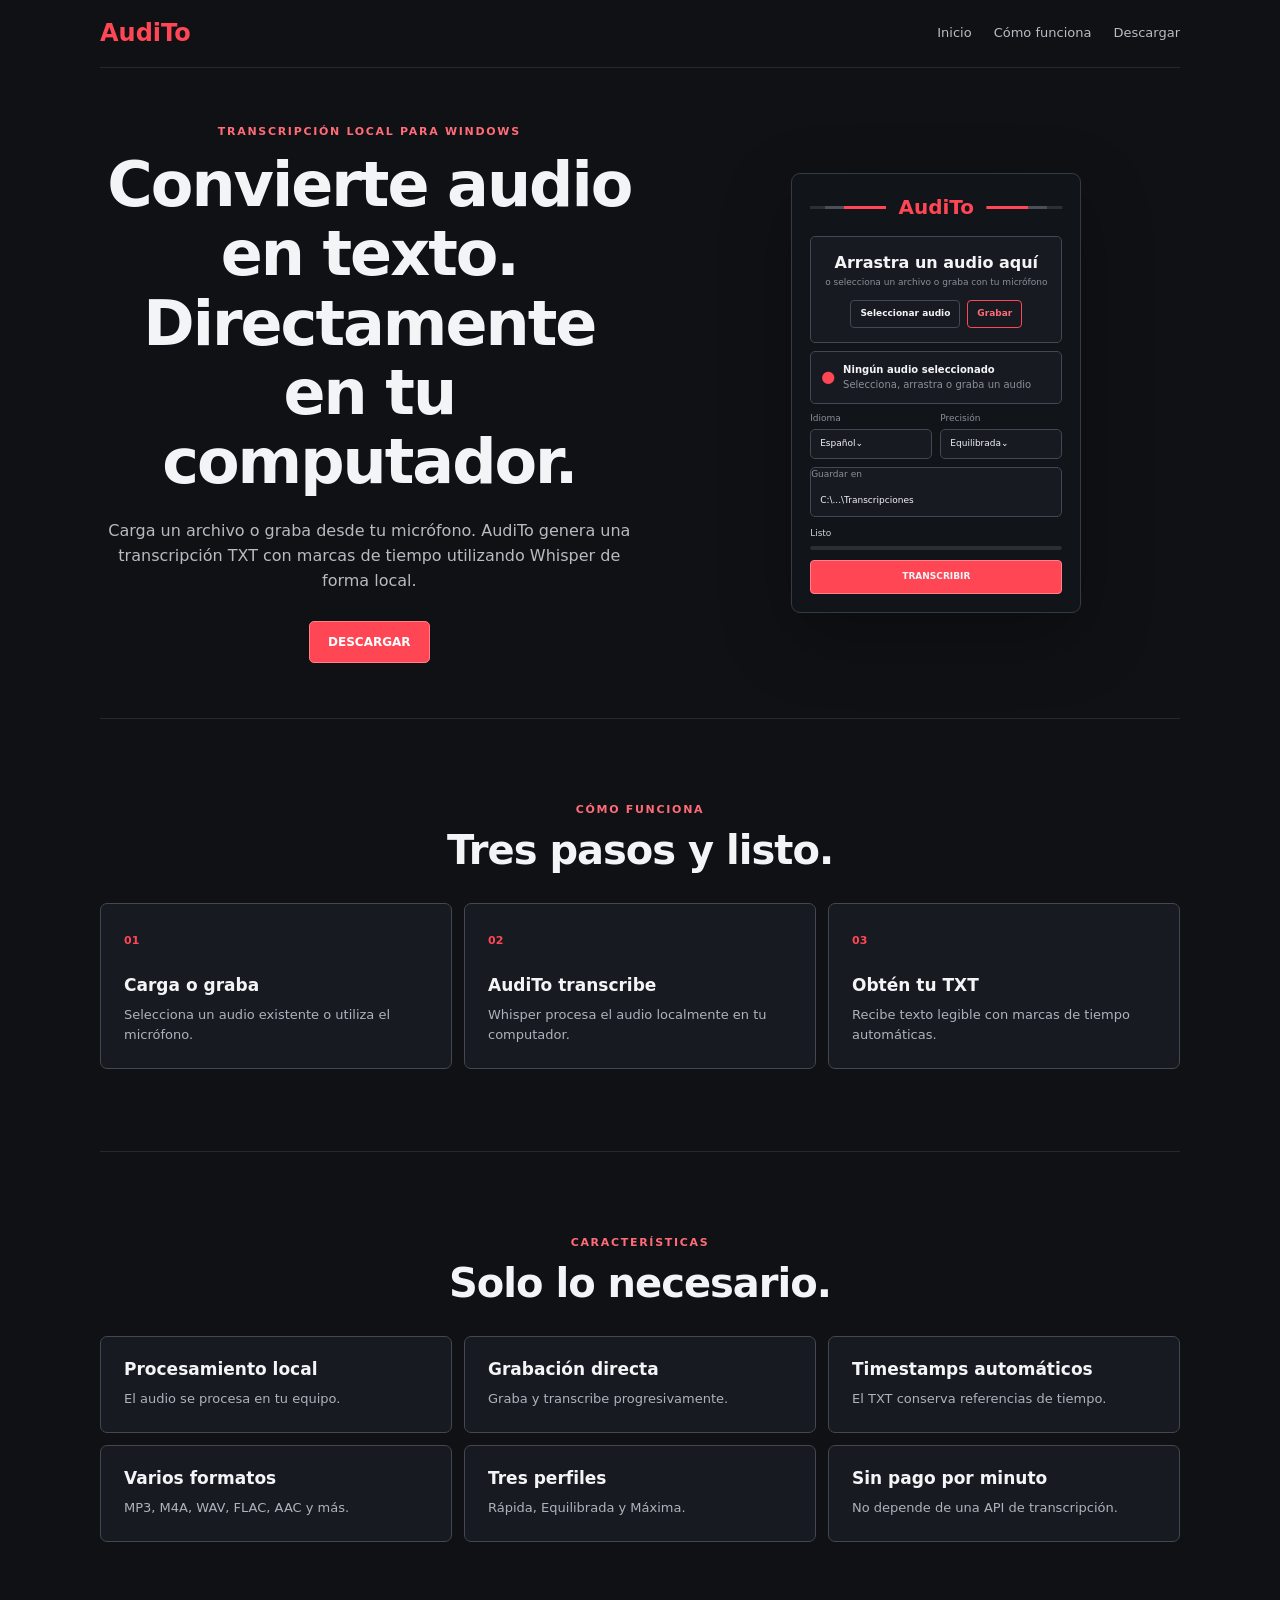
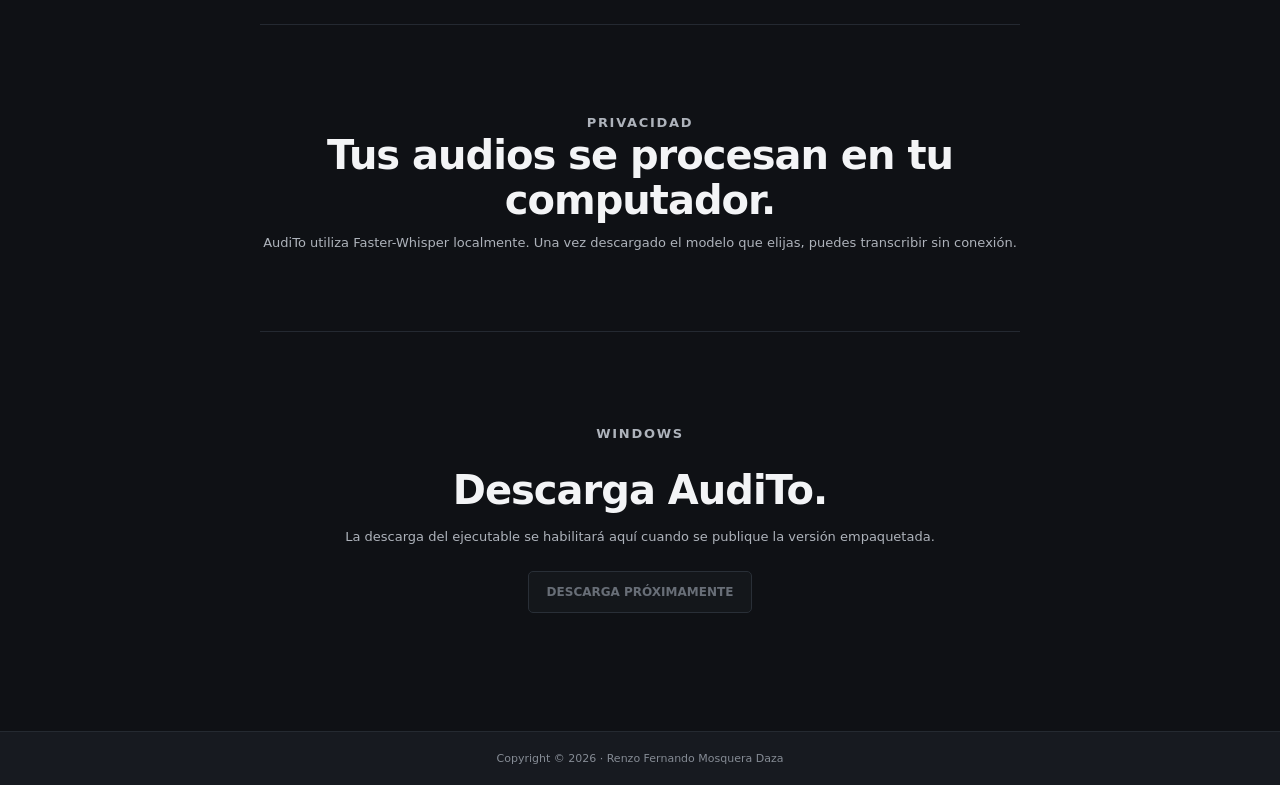
==== index.html @ 8d456a01 "Rename index.html and update stylesheet path to improve project structure" ====
<!doctype html>
<html lang="es">
<head>
    <meta charset="utf-8">
    <meta name="viewport" content="width=device-width, initial-scale=1">
    <meta name="description" content="AudiTo convierte audio en texto localmente en Windows con Whisper.">
    <title>AudiTo · Audio a texto local</title>
    <link rel="stylesheet" href="web/styles.css">
</head>
<body>
    <header class="topbar">
        <a class="brand" href="#inicio">AudiTo</a>
        <nav aria-label="Navegación principal">
            <a href="#inicio">Inicio</a>
            <a href="#como-funciona">Cómo funciona</a>
            <a href="#descargar">Descargar</a>
        </nav>
    </header>

    <main>
        <section class="hero" id="inicio">
            <div class="hero-copy">
                <p class="eyebrow">TRANSCRIPCIÓN LOCAL PARA WINDOWS</p>
                <h1>Convierte audio en texto.<br>Directamente en tu computador.</h1>
                <p class="lead">Carga un archivo o graba desde tu micrófono. AudiTo genera una transcripción TXT con marcas de tiempo utilizando Whisper de forma local.</p>
                <a class="button primary" href="#descargar">DESCARGAR</a>
            </div>
            <div class="app-preview" aria-label="Vista de AudiTo">
                <div class="preview-brand"><span></span><strong>AudiTo</strong><span></span></div>
                <div class="preview-drop">
                    <strong>Arrastra un audio aquí</strong>
                    <small>o selecciona un archivo o graba con tu micrófono</small>
                    <div><b>Seleccionar audio</b><b>Grabar</b></div>
                </div>
                <div class="preview-file"><i>●</i><div><strong>Ningún audio seleccionado</strong><small>Selecciona, arrastra o graba un audio</small></div></div>
                <div class="preview-settings"><div><small>Idioma</small><b>Español⌄</b></div><div><small>Precisión</small><b>Equilibrada⌄</b></div></div>
                <div class="preview-output"><small>Guardar en</small><b>C:\...\Transcripciones</b></div>
                <div class="preview-status"><span>Listo</span><i></i></div>
                <div class="preview-primary">TRANSCRIBIR</div>
            </div>
        </section>

        <section class="section" id="como-funciona">
            <div class="section-heading">
                <p class="eyebrow">CÓMO FUNCIONA</p>
                <h2>Tres pasos y listo.</h2>
            </div>
            <div class="steps">
                <article><span>01</span><h3>Carga o graba</h3><p>Selecciona un audio existente o utiliza el micrófono.</p></article>
                <article><span>02</span><h3>AudiTo transcribe</h3><p>Whisper procesa el audio localmente en tu computador.</p></article>
                <article><span>03</span><h3>Obtén tu TXT</h3><p>Recibe texto legible con marcas de tiempo automáticas.</p></article>
            </div>
        </section>

        <section class="section" id="caracteristicas">
            <div class="section-heading">
                <p class="eyebrow">CARACTERÍSTICAS</p>
                <h2>Solo lo necesario.</h2>
            </div>
            <div class="features">
                <article><h3>Procesamiento local</h3><p>El audio se procesa en tu equipo.</p></article>
                <article><h3>Grabación directa</h3><p>Graba y transcribe progresivamente.</p></article>
                <article><h3>Timestamps automáticos</h3><p>El TXT conserva referencias de tiempo.</p></article>
                <article><h3>Varios formatos</h3><p>MP3, M4A, WAV, FLAC, AAC y más.</p></article>
                <article><h3>Tres perfiles</h3><p>Rápida, Equilibrada y Máxima.</p></article>
                <article><h3>Sin pago por minuto</h3><p>No depende de una API de transcripción.</p></article>
            </div>
        </section>

        <section class="privacy">
            <p class="eyebrow">PRIVACIDAD</p>
            <h2>Tus audios se procesan en tu computador.</h2>
            <p>AudiTo utiliza Faster-Whisper localmente. Una vez descargado el modelo que elijas, puedes transcribir sin conexión.</p>
        </section>

        <section class="download" id="descargar">
            <p class="eyebrow">WINDOWS</p>
            <h2>Descarga AudiTo.</h2>
            <p>La descarga del ejecutable se habilitará aquí cuando se publique la versión empaquetada.</p>
            <span class="button disabled" aria-disabled="true">DESCARGA PRÓXIMAMENTE</span>
        </section>
    </main>

    <footer>Copyright © 2026 · Renzo Fernando Mosquera Daza</footer>
</body>
</html>
---- web/styles.css ----
:root {
    --bg: #0f1115;
    --panel: #171a20;
    --panel-2: #1b1f25;
    --line: #414852;
    --muted: #8a9099;
    --text: #f3f4f6;
    --red: #ff4655;
    --red-soft: #ff6b77;
}

* { box-sizing: border-box; }
html { scroll-behavior: smooth; }
body {
    margin: 0;
    background: var(--bg);
    color: var(--text);
    font-family: Inter, "Segoe UI", system-ui, sans-serif;
    line-height: 1.55;
}
a { color: inherit; text-decoration: none; }
.topbar {
    width: min(1080px, calc(100% - 36px));
    height: 68px;
    margin: 0 auto;
    display: flex;
    align-items: center;
    justify-content: space-between;
    border-bottom: 1px solid #242931;
}
.brand { color: var(--red); font-size: 24px; font-weight: 800; }
nav { display: flex; gap: 22px; color: #b8bdc5; font-size: 13px; }
nav a:hover { color: white; }
main { width: min(1080px, calc(100% - 36px)); margin: 0 auto; }
.hero {
    min-height: 650px;
    display: grid;
    grid-template-columns: 1.05fr .95fr;
    gap: 54px;
    align-items: center;
}
.hero-copy { text-align: center; }
.eyebrow { margin: 0 0 10px; color: var(--red-soft); font-size: 11px; font-weight: 800; letter-spacing: 1.7px; }
h1, h2, h3 { margin: 0; line-height: 1.12; }
h1 { font-size: clamp(39px, 5vw, 62px); letter-spacing: -2px; }
h2 { font-size: clamp(28px, 4vw, 40px); letter-spacing: -1px; }
h3 { font-size: 17px; }
.lead { max-width: 650px; margin: 22px auto 28px; color: #b7bbc2; font-size: 16px; }
.button {
    display: inline-flex;
    min-height: 42px;
    align-items: center;
    justify-content: center;
    padding: 0 18px;
    border: 1px solid var(--line);
    border-radius: 5px;
    background: var(--panel);
    font-size: 12px;
    font-weight: 800;
}
.button.primary { background: var(--red); border-color: #ff7f8a; color: white; }
.button.primary:hover { background: #f23f4e; border-color: white; }
.button.disabled { color: #686e77; background: #14171b; border-color: #292f37; cursor: default; }
.app-preview {
    max-width: 430px;
    margin-inline: auto;
    padding: 18px;
    background: #111419;
    border: 1px solid #343b44;
    border-radius: 9px;
    box-shadow: 0 24px 70px rgba(0, 0, 0, .28);
}
.preview-brand { display: grid; grid-template-columns: 1fr auto 1fr; align-items: center; gap: 12px; margin-bottom: 13px; color: var(--red); font-size: 20px; }
.preview-brand span { height: 3px; background: linear-gradient(90deg, #2b2f36 20%, #4a4f58 20% 45%, var(--red) 45% 100%); }
.preview-brand span:last-child { transform: scaleX(-1); }
.preview-drop, .preview-file, .preview-output, .preview-settings b {
    border: 1px solid var(--line);
    border-radius: 5px;
    background: var(--panel);
}
.preview-drop { padding: 14px; text-align: center; }
.preview-drop strong, .preview-drop small { display: block; }
.preview-drop small, .preview-file small, .preview-settings small, .preview-output small { color: var(--muted); font-size: 9px; }
.preview-drop div { display: flex; justify-content: center; gap: 7px; margin-top: 10px; }
.preview-drop b { padding: 6px 9px; border: 1px solid var(--line); border-radius: 4px; font-size: 9px; font-weight: 600; }
.preview-drop b:last-child { color: var(--red-soft); border-color: var(--red); }
.preview-file { display: flex; align-items: center; gap: 8px; margin-top: 8px; padding: 10px; }
.preview-file i { color: var(--red); font-style: normal; }
.preview-file strong, .preview-file small { display: block; font-size: 10px; }
.preview-settings { display: grid; grid-template-columns: 1fr 1fr; gap: 8px; margin-top: 8px; }
.preview-settings small, .preview-output small { display: block; margin-bottom: 4px; }
.preview-settings b { display: block; padding: 7px 9px; font-size: 9px; font-weight: 500; }
.preview-output { margin-top: 8px; }
.preview-output b { display: block; padding: 8px 9px; font-size: 9px; font-weight: 500; }
.preview-status { margin-top: 10px; color: #cfd3da; font-size: 9px; }
.preview-status i { display: block; height: 4px; margin-top: 5px; background: #2a2e35; border-radius: 99px; }
.preview-primary { margin-top: 10px; padding: 9px; text-align: center; background: var(--red); border: 1px solid #ff7f8a; border-radius: 4px; font-size: 9px; font-weight: 800; }
.section { padding: 82px 0; border-top: 1px solid #242931; text-align: center; }
.section-heading { margin-bottom: 30px; }
.steps, .features { display: grid; gap: 12px; }
.steps { grid-template-columns: repeat(3, 1fr); }
.features { grid-template-columns: repeat(3, 1fr); }
.steps article, .features article {
    padding: 23px;
    background: var(--panel);
    border: 1px solid var(--line);
    border-radius: 7px;
    text-align: left;
}
.steps span { color: var(--red); font-size: 11px; font-weight: 800; }
.steps h3 { margin-top: 24px; }
.steps p, .features p, .privacy p, .download p { margin: 10px 0 0; color: #aeb3bb; font-size: 13px; }
.privacy, .download { max-width: 760px; margin: 0 auto; padding: 78px 0; text-align: center; border-top: 1px solid #242931; }
.download p { margin: 14px auto 24px; }
footer { margin-top: 40px; padding: 18px; text-align: center; background: #171a20; border-top: 1px solid #252a31; color: #858b94; font-size: 11px; }

@media (max-width: 820px) {
    .hero { min-height: auto; grid-template-columns: 1fr; padding: 80px 0; }
    .app-preview { width: min(100%, 430px); }
    .features { grid-template-columns: repeat(2, 1fr); }
}

@media (max-width: 620px) {
    .topbar { height: auto; min-height: 64px; flex-direction: column; justify-content: center; gap: 6px; padding: 10px 0; }
    nav { gap: 14px; }
    .steps, .features { grid-template-columns: 1fr; }
    .section, .privacy, .download { padding: 58px 0; }
    .hero { gap: 36px; }
}
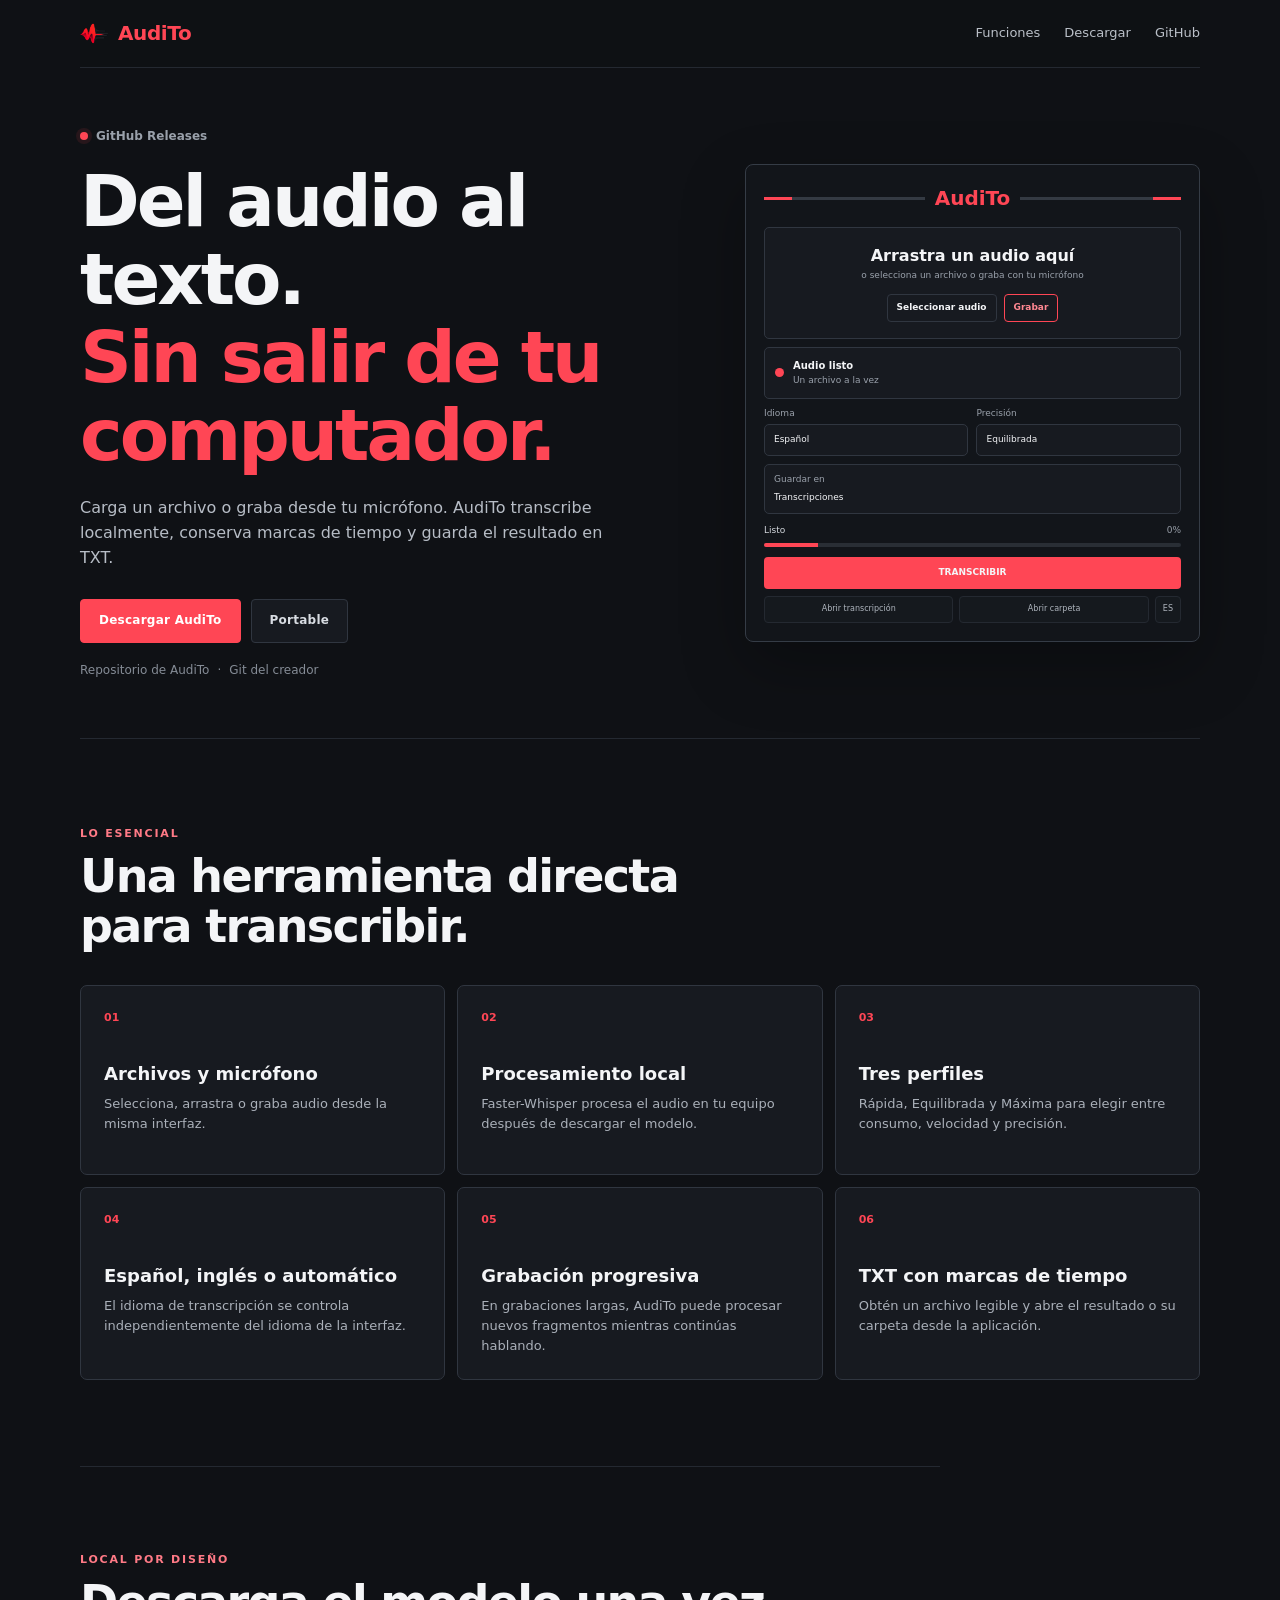
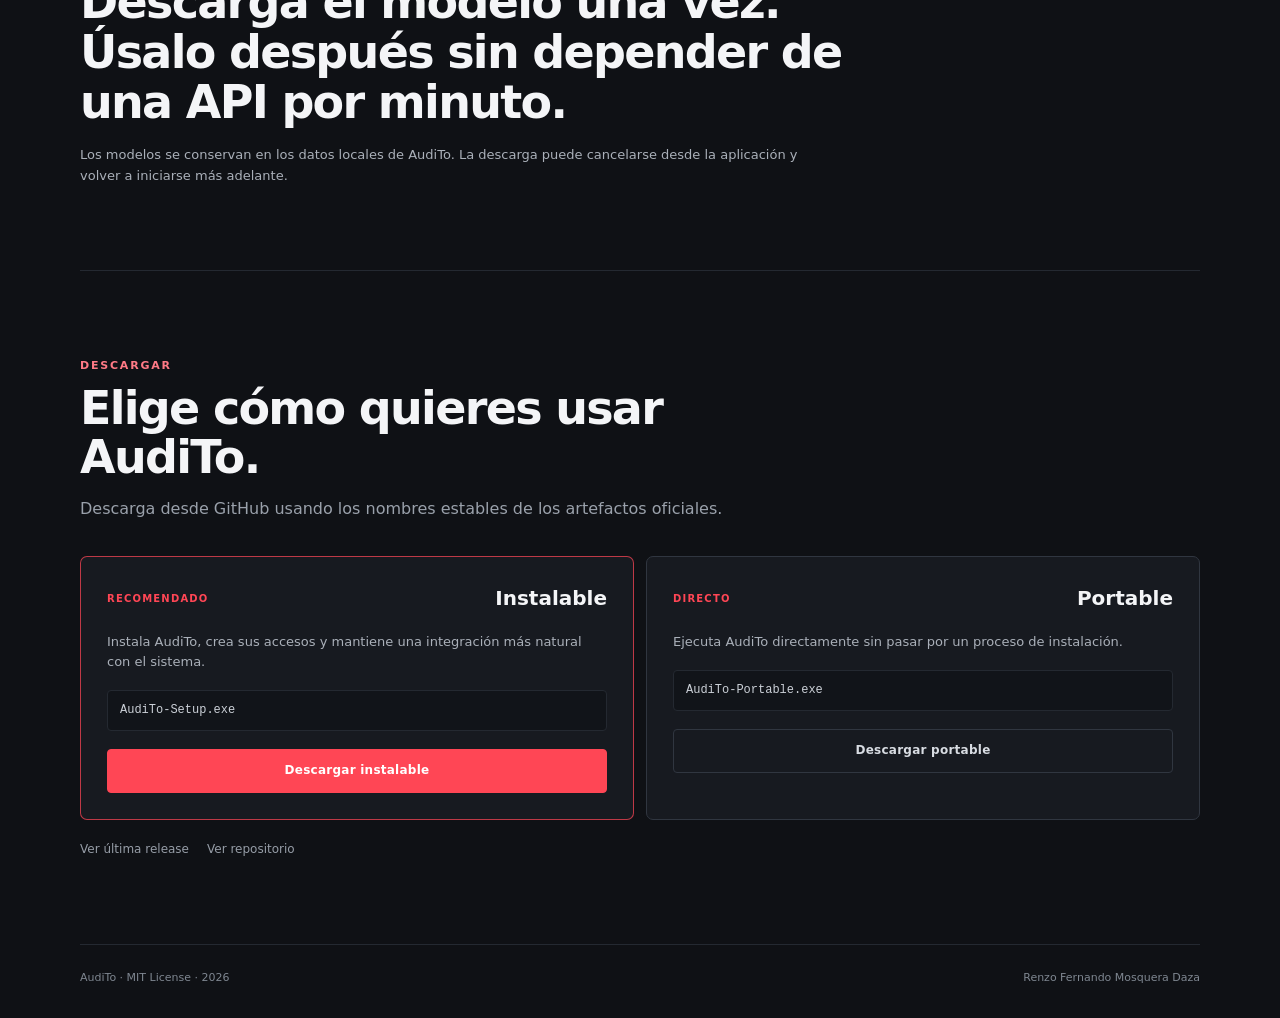
==== commit 5ad19475: "Enhance application structure and functionality with dynamic download links, improved UI elements, a" ====
--- a/index.html
+++ b/index.html
@@ -3,84 +3,162 @@
 <head>
     <meta charset="utf-8">
     <meta name="viewport" content="width=device-width, initial-scale=1">
-    <meta name="description" content="AudiTo convierte audio en texto localmente en Windows con Whisper.">
+    <meta name="description" content="AudiTo convierte audio y grabaciones en texto local con Faster-Whisper.">
+    <meta name="theme-color" content="#0f1115">
     <title>AudiTo · Audio a texto local</title>
+    <link rel="icon" href="assets/icon.png">
     <link rel="stylesheet" href="web/styles.css">
 </head>
 <body>
     <header class="topbar">
-        <a class="brand" href="#inicio">AudiTo</a>
+        <a class="brand" href="#inicio" aria-label="AudiTo, volver al inicio">
+            <img src="assets/icon.png" alt="">
+            <span>AudiTo</span>
+        </a>
         <nav aria-label="Navegación principal">
-            <a href="#inicio">Inicio</a>
-            <a href="#como-funciona">Cómo funciona</a>
+            <a href="#funciones">Funciones</a>
             <a href="#descargar">Descargar</a>
+            <a href="https://github.com/RenzoFernando/AudiTo" target="_blank" rel="noreferrer">GitHub</a>
         </nav>
     </header>
 
     <main>
         <section class="hero" id="inicio">
             <div class="hero-copy">
-                <p class="eyebrow">TRANSCRIPCIÓN LOCAL PARA WINDOWS</p>
-                <h1>Convierte audio en texto.<br>Directamente en tu computador.</h1>
-                <p class="lead">Carga un archivo o graba desde tu micrófono. AudiTo genera una transcripción TXT con marcas de tiempo utilizando Whisper de forma local.</p>
-                <a class="button primary" href="#descargar">DESCARGAR</a>
+                <div class="release-line">
+                    <span class="release-dot"></span>
+                    <span id="release-status">GitHub Releases</span>
+                    <span id="release-version"></span>
+                </div>
+                <h1>Del audio al texto.<br><span>Sin salir de tu computador.</span></h1>
+                <p class="lead">Carga un archivo o graba desde tu micrófono. AudiTo transcribe localmente, conserva marcas de tiempo y guarda el resultado en TXT.</p>
+                <div class="hero-actions">
+                    <a class="button primary release-download" id="hero-installer-link" href="https://github.com/RenzoFernando/AudiTo/releases/latest/download/AudiTo-Setup.exe">Descargar AudiTo</a>
+                    <a class="button secondary release-download" id="hero-portable-link" href="https://github.com/RenzoFernando/AudiTo/releases/latest/download/AudiTo-Portable.exe">Portable</a>
+                </div>
+                <div class="hero-links">
+                    <a href="https://github.com/RenzoFernando/AudiTo" target="_blank" rel="noreferrer">Repositorio de AudiTo</a>
+                    <span>·</span>
+                    <a href="https://github.com/RenzoFernando" target="_blank" rel="noreferrer">Git del creador</a>
+                </div>
             </div>
-            <div class="app-preview" aria-label="Vista de AudiTo">
-                <div class="preview-brand"><span></span><strong>AudiTo</strong><span></span></div>
-                <div class="preview-drop">
+
+            <div class="app-preview" aria-label="Vista simplificada de AudiTo">
+                <div class="preview-title">
+                    <span></span>
+                    <strong>AudiTo</strong>
+                    <span></span>
+                </div>
+                <div class="preview-input">
                     <strong>Arrastra un audio aquí</strong>
                     <small>o selecciona un archivo o graba con tu micrófono</small>
-                    <div><b>Seleccionar audio</b><b>Grabar</b></div>
+                    <div class="preview-input-actions">
+                        <b>Seleccionar audio</b>
+                        <b>Grabar</b>
+                    </div>
                 </div>
-                <div class="preview-file"><i>●</i><div><strong>Ningún audio seleccionado</strong><small>Selecciona, arrastra o graba un audio</small></div></div>
-                <div class="preview-settings"><div><small>Idioma</small><b>Español⌄</b></div><div><small>Precisión</small><b>Equilibrada⌄</b></div></div>
-                <div class="preview-output"><small>Guardar en</small><b>C:\...\Transcripciones</b></div>
-                <div class="preview-status"><span>Listo</span><i></i></div>
-                <div class="preview-primary">TRANSCRIBIR</div>
+                <div class="preview-current">
+                    <i></i>
+                    <div>
+                        <strong>Audio listo</strong>
+                        <small>Un archivo a la vez</small>
+                    </div>
+                </div>
+                <div class="preview-settings">
+                    <div><small>Idioma</small><b>Español</b></div>
+                    <div><small>Precisión</small><b>Equilibrada</b></div>
+                </div>
+                <div class="preview-output"><small>Guardar en</small><b>Transcripciones</b></div>
+                <div class="preview-progress"><span>Listo</span><small>0%</small></div>
+                <div class="preview-bar"><span></span></div>
+                <div class="preview-main-action">TRANSCRIBIR</div>
+                <div class="preview-bottom-actions"><span>Abrir transcripción</span><span>Abrir carpeta</span><span>ES</span></div>
             </div>
         </section>
 
-        <section class="section" id="como-funciona">
+        <section class="section" id="funciones">
             <div class="section-heading">
-                <p class="eyebrow">CÓMO FUNCIONA</p>
-                <h2>Tres pasos y listo.</h2>
+                <p class="eyebrow">LO ESENCIAL</p>
+                <h2>Una herramienta directa para transcribir.</h2>
             </div>
-            <div class="steps">
-                <article><span>01</span><h3>Carga o graba</h3><p>Selecciona un audio existente o utiliza el micrófono.</p></article>
-                <article><span>02</span><h3>AudiTo transcribe</h3><p>Whisper procesa el audio localmente en tu computador.</p></article>
-                <article><span>03</span><h3>Obtén tu TXT</h3><p>Recibe texto legible con marcas de tiempo automáticas.</p></article>
+            <div class="feature-grid">
+                <article>
+                    <span>01</span>
+                    <h3>Archivos y micrófono</h3>
+                    <p>Selecciona, arrastra o graba audio desde la misma interfaz.</p>
+                </article>
+                <article>
+                    <span>02</span>
+                    <h3>Procesamiento local</h3>
+                    <p>Faster-Whisper procesa el audio en tu equipo después de descargar el modelo.</p>
+                </article>
+                <article>
+                    <span>03</span>
+                    <h3>Tres perfiles</h3>
+                    <p>Rápida, Equilibrada y Máxima para elegir entre consumo, velocidad y precisión.</p>
+                </article>
+                <article>
+                    <span>04</span>
+                    <h3>Español, inglés o automático</h3>
+                    <p>El idioma de transcripción se controla independientemente del idioma de la interfaz.</p>
+                </article>
+                <article>
+                    <span>05</span>
+                    <h3>Grabación progresiva</h3>
+                    <p>En grabaciones largas, AudiTo puede procesar nuevos fragmentos mientras continúas hablando.</p>
+                </article>
+                <article>
+                    <span>06</span>
+                    <h3>TXT con marcas de tiempo</h3>
+                    <p>Obtén un archivo legible y abre el resultado o su carpeta desde la aplicación.</p>
+                </article>
             </div>
         </section>
 
-        <section class="section" id="caracteristicas">
-            <div class="section-heading">
-                <p class="eyebrow">CARACTERÍSTICAS</p>
-                <h2>Solo lo necesario.</h2>
-            </div>
-            <div class="features">
-                <article><h3>Procesamiento local</h3><p>El audio se procesa en tu equipo.</p></article>
-                <article><h3>Grabación directa</h3><p>Graba y transcribe progresivamente.</p></article>
-                <article><h3>Timestamps automáticos</h3><p>El TXT conserva referencias de tiempo.</p></article>
-                <article><h3>Varios formatos</h3><p>MP3, M4A, WAV, FLAC, AAC y más.</p></article>
-                <article><h3>Tres perfiles</h3><p>Rápida, Equilibrada y Máxima.</p></article>
-                <article><h3>Sin pago por minuto</h3><p>No depende de una API de transcripción.</p></article>
-            </div>
+        <section class="local-section">
+            <p class="eyebrow">LOCAL POR DISEÑO</p>
+            <h2>Descarga el modelo una vez. Úsalo después sin depender de una API por minuto.</h2>
+            <p>Los modelos se conservan en los datos locales de AudiTo. La descarga puede cancelarse desde la aplicación y volver a iniciarse más adelante.</p>
         </section>
 
-        <section class="privacy">
-            <p class="eyebrow">PRIVACIDAD</p>
-            <h2>Tus audios se procesan en tu computador.</h2>
-            <p>AudiTo utiliza Faster-Whisper localmente. Una vez descargado el modelo que elijas, puedes transcribir sin conexión.</p>
-        </section>
-
-        <section class="download" id="descargar">
-            <p class="eyebrow">WINDOWS</p>
-            <h2>Descarga AudiTo.</h2>
-            <p>La descarga del ejecutable se habilitará aquí cuando se publique la versión empaquetada.</p>
-            <span class="button disabled" aria-disabled="true">DESCARGA PRÓXIMAMENTE</span>
+        <section class="download-section" id="descargar">
+            <div class="section-heading">
+                <p class="eyebrow">DESCARGAR</p>
+                <h2>Elige cómo quieres usar AudiTo.</h2>
+                <p id="download-status">Los botones apuntan siempre a los artefactos de la última release publicada.</p>
+            </div>
+            <div class="download-grid">
+                <article class="download-card recommended">
+                    <div class="download-head">
+                        <span>RECOMENDADO</span>
+                        <strong>Instalable</strong>
+                    </div>
+                    <p>Instala AudiTo, crea sus accesos y mantiene una integración más natural con el sistema.</p>
+                    <code>AudiTo-Setup.exe</code>
+                    <a class="button primary release-download" id="installer-download-link" href="https://github.com/RenzoFernando/AudiTo/releases/latest/download/AudiTo-Setup.exe">Descargar instalable</a>
+                </article>
+                <article class="download-card">
+                    <div class="download-head">
+                        <span>DIRECTO</span>
+                        <strong>Portable</strong>
+                    </div>
+                    <p>Ejecuta AudiTo directamente sin pasar por un proceso de instalación.</p>
+                    <code>AudiTo-Portable.exe</code>
+                    <a class="button secondary release-download" id="portable-download-link" href="https://github.com/RenzoFernando/AudiTo/releases/latest/download/AudiTo-Portable.exe">Descargar portable</a>
+                </article>
+            </div>
+            <div class="release-actions">
+                <a href="https://github.com/RenzoFernando/AudiTo/releases/latest" target="_blank" rel="noreferrer">Ver última release</a>
+                <a href="https://github.com/RenzoFernando/AudiTo" target="_blank" rel="noreferrer">Ver repositorio</a>
+            </div>
         </section>
     </main>
 
-    <footer>Copyright © 2026 · Renzo Fernando Mosquera Daza</footer>
+    <footer>
+        <span>AudiTo · MIT License · 2026</span>
+        <a href="https://github.com/RenzoFernando" target="_blank" rel="noreferrer">Renzo Fernando Mosquera Daza</a>
+    </footer>
+
+    <script src="web/app.js"></script>
 </body>
 </html>
--- a/web/styles.css
+++ b/web/styles.css
@@ -1,16 +1,24 @@
 :root {
     --bg: #0f1115;
     --panel: #171a20;
-    --panel-2: #1b1f25;
-    --line: #414852;
-    --muted: #8a9099;
-    --text: #f3f4f6;
+    --panel-strong: #1d2128;
+    --line: #303640;
+    --line-soft: #242931;
+    --text: #f4f5f7;
+    --muted: #9aa1ab;
     --red: #ff4655;
-    --red-soft: #ff6b77;
-}
-
-* { box-sizing: border-box; }
-html { scroll-behavior: smooth; }
+    --red-hover: #ef3d4c;
+    --white-soft: #d8dce2;
+}
+
+* {
+    box-sizing: border-box;
+}
+
+html {
+    scroll-behavior: smooth;
+}
+
 body {
     margin: 0;
     background: var(--bg);
@@ -18,112 +26,586 @@
     font-family: Inter, "Segoe UI", system-ui, sans-serif;
     line-height: 1.55;
 }
-a { color: inherit; text-decoration: none; }
+
+a {
+    color: inherit;
+    text-decoration: none;
+}
+
 .topbar {
-    width: min(1080px, calc(100% - 36px));
-    height: 68px;
+    position: sticky;
+    top: 0;
+    z-index: 10;
+    width: min(1120px, calc(100% - 40px));
+    min-height: 68px;
     margin: 0 auto;
     display: flex;
     align-items: center;
     justify-content: space-between;
-    border-bottom: 1px solid #242931;
-}
-.brand { color: var(--red); font-size: 24px; font-weight: 800; }
-nav { display: flex; gap: 22px; color: #b8bdc5; font-size: 13px; }
-nav a:hover { color: white; }
-main { width: min(1080px, calc(100% - 36px)); margin: 0 auto; }
+    background: rgba(15, 17, 21, .94);
+    border-bottom: 1px solid var(--line-soft);
+    backdrop-filter: blur(12px);
+}
+
+.brand {
+    display: inline-flex;
+    align-items: center;
+    gap: 10px;
+    font-size: 20px;
+    font-weight: 800;
+    letter-spacing: -.4px;
+}
+
+.brand img {
+    width: 28px;
+    height: 28px;
+    object-fit: contain;
+}
+
+.brand span {
+    color: var(--red);
+}
+
+nav {
+    display: flex;
+    align-items: center;
+    gap: 24px;
+    color: #bac0c8;
+    font-size: 13px;
+}
+
+nav a:hover,
+.hero-links a:hover,
+.release-actions a:hover,
+footer a:hover {
+    color: var(--text);
+}
+
+main {
+    width: min(1120px, calc(100% - 40px));
+    margin: 0 auto;
+}
+
 .hero {
-    min-height: 650px;
+    min-height: 670px;
     display: grid;
     grid-template-columns: 1.05fr .95fr;
-    gap: 54px;
-    align-items: center;
-}
-.hero-copy { text-align: center; }
-.eyebrow { margin: 0 0 10px; color: var(--red-soft); font-size: 11px; font-weight: 800; letter-spacing: 1.7px; }
-h1, h2, h3 { margin: 0; line-height: 1.12; }
-h1 { font-size: clamp(39px, 5vw, 62px); letter-spacing: -2px; }
-h2 { font-size: clamp(28px, 4vw, 40px); letter-spacing: -1px; }
-h3 { font-size: 17px; }
-.lead { max-width: 650px; margin: 22px auto 28px; color: #b7bbc2; font-size: 16px; }
+    gap: 64px;
+    align-items: center;
+}
+
+.hero-copy {
+    max-width: 620px;
+}
+
+.release-line {
+    display: flex;
+    align-items: center;
+    gap: 8px;
+    margin-bottom: 18px;
+    color: var(--muted);
+    font-size: 12px;
+    font-weight: 700;
+}
+
+.release-dot {
+    width: 8px;
+    height: 8px;
+    border-radius: 50%;
+    background: var(--red);
+    box-shadow: 0 0 0 4px rgba(255, 70, 85, .1);
+}
+
+#release-version {
+    color: var(--white-soft);
+}
+
+h1,
+h2,
+h3,
+p {
+    margin-top: 0;
+}
+
+h1,
+h2,
+h3 {
+    line-height: 1.08;
+}
+
+h1 {
+    margin-bottom: 22px;
+    font-size: clamp(44px, 6vw, 72px);
+    letter-spacing: -3px;
+}
+
+h1 span {
+    color: var(--red);
+}
+
+h2 {
+    margin-bottom: 14px;
+    font-size: clamp(31px, 4vw, 46px);
+    letter-spacing: -1.7px;
+}
+
+h3 {
+    margin-bottom: 10px;
+    font-size: 18px;
+}
+
+.lead {
+    max-width: 590px;
+    margin-bottom: 28px;
+    color: #b7bdc6;
+    font-size: 16px;
+}
+
+.hero-actions {
+    display: flex;
+    flex-wrap: wrap;
+    gap: 10px;
+}
+
 .button {
+    min-height: 44px;
     display: inline-flex;
-    min-height: 42px;
     align-items: center;
     justify-content: center;
     padding: 0 18px;
     border: 1px solid var(--line);
-    border-radius: 5px;
-    background: var(--panel);
+    border-radius: 4px;
     font-size: 12px;
     font-weight: 800;
-}
-.button.primary { background: var(--red); border-color: #ff7f8a; color: white; }
-.button.primary:hover { background: #f23f4e; border-color: white; }
-.button.disabled { color: #686e77; background: #14171b; border-color: #292f37; cursor: default; }
+    letter-spacing: .25px;
+    transition: background .15s ease, border-color .15s ease, transform .15s ease;
+}
+
+.button:hover {
+    transform: translateY(-1px);
+}
+
+.button.primary {
+    background: var(--red);
+    border-color: var(--red);
+    color: white;
+}
+
+.button.primary:hover {
+    background: var(--red-hover);
+    border-color: var(--red-hover);
+}
+
+.button.secondary {
+    background: var(--panel);
+    color: var(--white-soft);
+}
+
+.button.secondary:hover {
+    background: var(--panel-strong);
+    border-color: #4a515d;
+}
+
+.button.pending {
+    pointer-events: none;
+    opacity: .46;
+    transform: none;
+}
+
+.hero-links {
+    display: flex;
+    flex-wrap: wrap;
+    gap: 8px;
+    margin-top: 18px;
+    color: #858c96;
+    font-size: 12px;
+}
+
 .app-preview {
-    max-width: 430px;
-    margin-inline: auto;
+    width: min(100%, 455px);
+    margin-left: auto;
     padding: 18px;
-    background: #111419;
-    border: 1px solid #343b44;
-    border-radius: 9px;
-    box-shadow: 0 24px 70px rgba(0, 0, 0, .28);
-}
-.preview-brand { display: grid; grid-template-columns: 1fr auto 1fr; align-items: center; gap: 12px; margin-bottom: 13px; color: var(--red); font-size: 20px; }
-.preview-brand span { height: 3px; background: linear-gradient(90deg, #2b2f36 20%, #4a4f58 20% 45%, var(--red) 45% 100%); }
-.preview-brand span:last-child { transform: scaleX(-1); }
-.preview-drop, .preview-file, .preview-output, .preview-settings b {
+    background: #12151a;
+    border: 1px solid #353c46;
+    border-radius: 8px;
+    box-shadow: 0 24px 64px rgba(0, 0, 0, .28);
+}
+
+.preview-title {
+    display: grid;
+    grid-template-columns: 1fr auto 1fr;
+    gap: 10px;
+    align-items: center;
+    margin-bottom: 13px;
+    color: var(--red);
+    font-size: 20px;
+}
+
+.preview-title span {
+    height: 3px;
+    background: #343a43;
+}
+
+.preview-title span:first-child {
+    border-left: 28px solid var(--red);
+}
+
+.preview-title span:last-child {
+    border-right: 28px solid var(--red);
+}
+
+.preview-input,
+.preview-current,
+.preview-settings b,
+.preview-output {
+    background: var(--panel);
     border: 1px solid var(--line);
     border-radius: 5px;
-    background: var(--panel);
-}
-.preview-drop { padding: 14px; text-align: center; }
-.preview-drop strong, .preview-drop small { display: block; }
-.preview-drop small, .preview-file small, .preview-settings small, .preview-output small { color: var(--muted); font-size: 9px; }
-.preview-drop div { display: flex; justify-content: center; gap: 7px; margin-top: 10px; }
-.preview-drop b { padding: 6px 9px; border: 1px solid var(--line); border-radius: 4px; font-size: 9px; font-weight: 600; }
-.preview-drop b:last-child { color: var(--red-soft); border-color: var(--red); }
-.preview-file { display: flex; align-items: center; gap: 8px; margin-top: 8px; padding: 10px; }
-.preview-file i { color: var(--red); font-style: normal; }
-.preview-file strong, .preview-file small { display: block; font-size: 10px; }
-.preview-settings { display: grid; grid-template-columns: 1fr 1fr; gap: 8px; margin-top: 8px; }
-.preview-settings small, .preview-output small { display: block; margin-bottom: 4px; }
-.preview-settings b { display: block; padding: 7px 9px; font-size: 9px; font-weight: 500; }
-.preview-output { margin-top: 8px; }
-.preview-output b { display: block; padding: 8px 9px; font-size: 9px; font-weight: 500; }
-.preview-status { margin-top: 10px; color: #cfd3da; font-size: 9px; }
-.preview-status i { display: block; height: 4px; margin-top: 5px; background: #2a2e35; border-radius: 99px; }
-.preview-primary { margin-top: 10px; padding: 9px; text-align: center; background: var(--red); border: 1px solid #ff7f8a; border-radius: 4px; font-size: 9px; font-weight: 800; }
-.section { padding: 82px 0; border-top: 1px solid #242931; text-align: center; }
-.section-heading { margin-bottom: 30px; }
-.steps, .features { display: grid; gap: 12px; }
-.steps { grid-template-columns: repeat(3, 1fr); }
-.features { grid-template-columns: repeat(3, 1fr); }
-.steps article, .features article {
-    padding: 23px;
+}
+
+.preview-input {
+    padding: 16px;
+    text-align: center;
+}
+
+.preview-input strong,
+.preview-input small,
+.preview-current strong,
+.preview-current small,
+.preview-settings small,
+.preview-output small,
+.preview-output b {
+    display: block;
+}
+
+.preview-input small,
+.preview-current small,
+.preview-settings small,
+.preview-output small,
+.preview-progress small {
+    color: var(--muted);
+    font-size: 9px;
+}
+
+.preview-input-actions {
+    display: flex;
+    justify-content: center;
+    gap: 7px;
+    margin-top: 11px;
+}
+
+.preview-input-actions b {
+    padding: 6px 9px;
+    border: 1px solid var(--line);
+    border-radius: 4px;
+    font-size: 9px;
+    font-weight: 600;
+}
+
+.preview-input-actions b:last-child {
+    color: #ff8892;
+    border-color: var(--red);
+}
+
+.preview-current {
+    display: flex;
+    align-items: center;
+    gap: 9px;
+    margin-top: 8px;
+    padding: 10px;
+}
+
+.preview-current i {
+    width: 9px;
+    height: 9px;
+    border-radius: 50%;
+    background: var(--red);
+}
+
+.preview-current strong {
+    font-size: 10px;
+}
+
+.preview-settings {
+    display: grid;
+    grid-template-columns: 1fr 1fr;
+    gap: 8px;
+    margin-top: 8px;
+}
+
+.preview-settings small,
+.preview-output small {
+    margin-bottom: 4px;
+}
+
+.preview-settings b {
+    display: block;
+    padding: 8px 9px;
+    font-size: 9px;
+    font-weight: 500;
+}
+
+.preview-output {
+    margin-top: 8px;
+    padding: 8px 9px;
+}
+
+.preview-output b {
+    font-size: 9px;
+    font-weight: 500;
+}
+
+.preview-progress {
+    display: flex;
+    justify-content: space-between;
+    margin-top: 10px;
+    color: #d5d9df;
+    font-size: 9px;
+}
+
+.preview-bar {
+    height: 4px;
+    margin-top: 5px;
+    overflow: hidden;
+    background: #292e35;
+    border-radius: 99px;
+}
+
+.preview-bar span {
+    display: block;
+    width: 13%;
+    height: 100%;
+    background: var(--red);
+}
+
+.preview-main-action {
+    margin-top: 10px;
+    padding: 9px;
+    background: var(--red);
+    border-radius: 4px;
+    text-align: center;
+    font-size: 9px;
+    font-weight: 800;
+}
+
+.preview-bottom-actions {
+    display: grid;
+    grid-template-columns: 1fr 1fr auto;
+    gap: 6px;
+    margin-top: 7px;
+}
+
+.preview-bottom-actions span {
+    padding: 6px 7px;
+    background: #15191e;
+    border: 1px solid var(--line-soft);
+    border-radius: 4px;
+    color: #aeb4bd;
+    text-align: center;
+    font-size: 8px;
+}
+
+.section,
+.download-section {
+    padding: 86px 0;
+    border-top: 1px solid var(--line-soft);
+}
+
+.section-heading {
+    max-width: 720px;
+    margin-bottom: 34px;
+}
+
+.section-heading > p:last-child {
+    color: var(--muted);
+}
+
+.eyebrow {
+    margin-bottom: 10px;
+    color: #ff7a86;
+    font-size: 11px;
+    font-weight: 800;
+    letter-spacing: 1.8px;
+}
+
+.feature-grid,
+.download-grid {
+    display: grid;
+    gap: 12px;
+}
+
+.feature-grid {
+    grid-template-columns: repeat(3, 1fr);
+}
+
+.feature-grid article,
+.download-card {
     background: var(--panel);
     border: 1px solid var(--line);
     border-radius: 7px;
-    text-align: left;
-}
-.steps span { color: var(--red); font-size: 11px; font-weight: 800; }
-.steps h3 { margin-top: 24px; }
-.steps p, .features p, .privacy p, .download p { margin: 10px 0 0; color: #aeb3bb; font-size: 13px; }
-.privacy, .download { max-width: 760px; margin: 0 auto; padding: 78px 0; text-align: center; border-top: 1px solid #242931; }
-.download p { margin: 14px auto 24px; }
-footer { margin-top: 40px; padding: 18px; text-align: center; background: #171a20; border-top: 1px solid #252a31; color: #858b94; font-size: 11px; }
-
-@media (max-width: 820px) {
-    .hero { min-height: auto; grid-template-columns: 1fr; padding: 80px 0; }
-    .app-preview { width: min(100%, 430px); }
-    .features { grid-template-columns: repeat(2, 1fr); }
-}
-
-@media (max-width: 620px) {
-    .topbar { height: auto; min-height: 64px; flex-direction: column; justify-content: center; gap: 6px; padding: 10px 0; }
-    nav { gap: 14px; }
-    .steps, .features { grid-template-columns: 1fr; }
-    .section, .privacy, .download { padding: 58px 0; }
-    .hero { gap: 36px; }
-}
+}
+
+.feature-grid article {
+    min-height: 190px;
+    padding: 23px;
+}
+
+.feature-grid article > span {
+    display: block;
+    margin-bottom: 38px;
+    color: var(--red);
+    font-size: 11px;
+    font-weight: 800;
+}
+
+.feature-grid p,
+.local-section > p:last-child,
+.download-card p {
+    margin-bottom: 0;
+    color: #aab0b9;
+    font-size: 13px;
+}
+
+.local-section {
+    max-width: 860px;
+    padding: 84px 0;
+    border-top: 1px solid var(--line-soft);
+}
+
+.local-section h2 {
+    max-width: 820px;
+}
+
+.local-section > p:last-child {
+    max-width: 720px;
+    margin-top: 18px;
+}
+
+.download-grid {
+    grid-template-columns: 1fr 1fr;
+}
+
+.download-card {
+    padding: 26px;
+}
+
+.download-card.recommended {
+    border-color: rgba(255, 70, 85, .72);
+}
+
+.download-head {
+    display: flex;
+    align-items: center;
+    justify-content: space-between;
+    gap: 12px;
+    margin-bottom: 18px;
+}
+
+.download-head span {
+    color: var(--red);
+    font-size: 10px;
+    font-weight: 800;
+    letter-spacing: 1.2px;
+}
+
+.download-head strong {
+    font-size: 20px;
+}
+
+.download-card code {
+    display: block;
+    margin: 18px 0;
+    padding: 10px 12px;
+    overflow-wrap: anywhere;
+    background: #111419;
+    border: 1px solid var(--line-soft);
+    border-radius: 4px;
+    color: #cbd0d7;
+    font-size: 12px;
+}
+
+.download-card .button {
+    width: 100%;
+}
+
+.release-actions {
+    display: flex;
+    flex-wrap: wrap;
+    gap: 18px;
+    margin-top: 20px;
+    color: #969da7;
+    font-size: 12px;
+}
+
+footer {
+    width: min(1120px, calc(100% - 40px));
+    margin: 0 auto;
+    padding: 24px 0 32px;
+    display: flex;
+    justify-content: space-between;
+    gap: 18px;
+    border-top: 1px solid var(--line-soft);
+    color: #7f8791;
+    font-size: 11px;
+}
+
+@media (max-width: 860px) {
+    .hero {
+        min-height: auto;
+        grid-template-columns: 1fr;
+        gap: 46px;
+        padding: 82px 0;
+    }
+
+    .hero-copy {
+        max-width: 720px;
+    }
+
+    .app-preview {
+        margin: 0 auto;
+    }
+
+    .feature-grid {
+        grid-template-columns: repeat(2, 1fr);
+    }
+}
+
+@media (max-width: 640px) {
+    .topbar {
+        position: static;
+        min-height: 64px;
+        gap: 14px;
+    }
+
+    nav {
+        gap: 14px;
+    }
+
+    nav a:first-child {
+        display: none;
+    }
+
+    h1 {
+        letter-spacing: -2px;
+    }
+
+    .hero-actions,
+    .hero-actions .button {
+        width: 100%;
+    }
+
+    .feature-grid,
+    .download-grid {
+        grid-template-columns: 1fr;
+    }
+
+    .section,
+    .download-section,
+    .local-section {
+        padding: 64px 0;
+    }
+
+    footer {
+        flex-direction: column;
+    }
+}
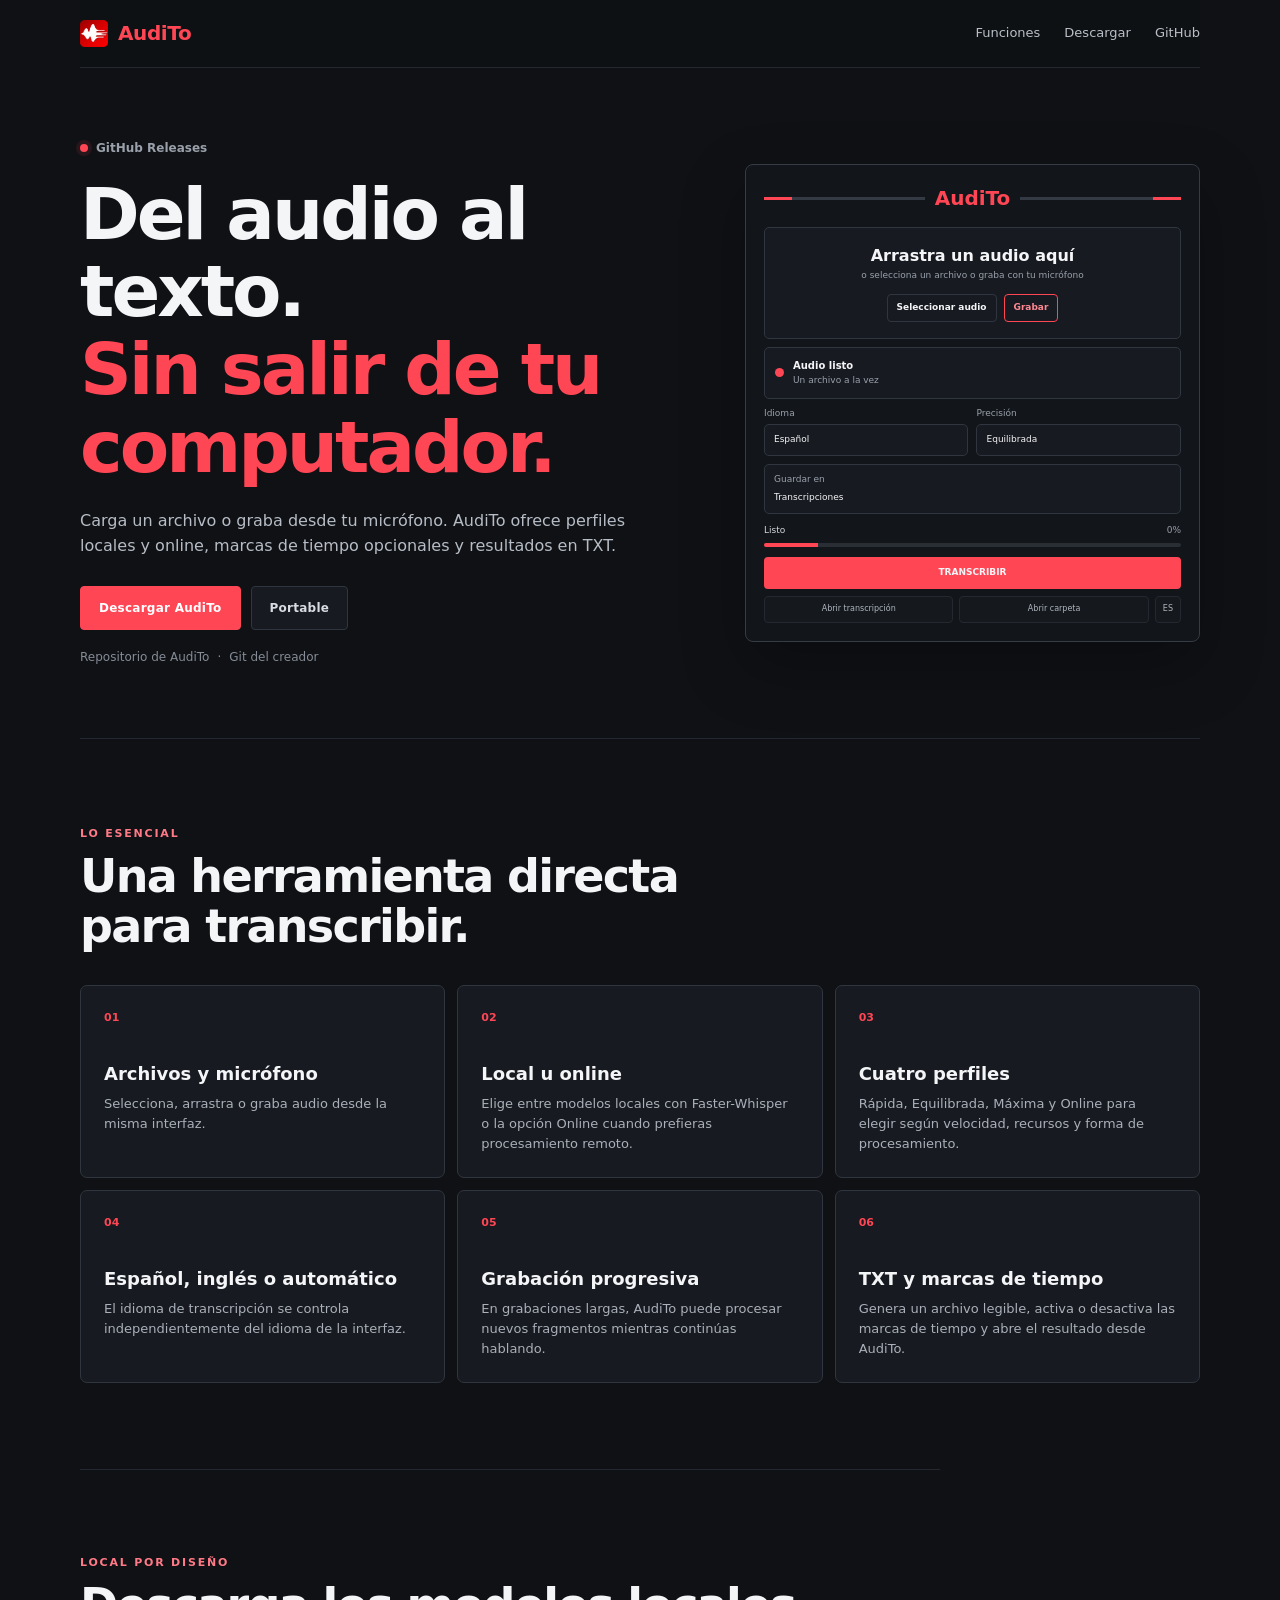
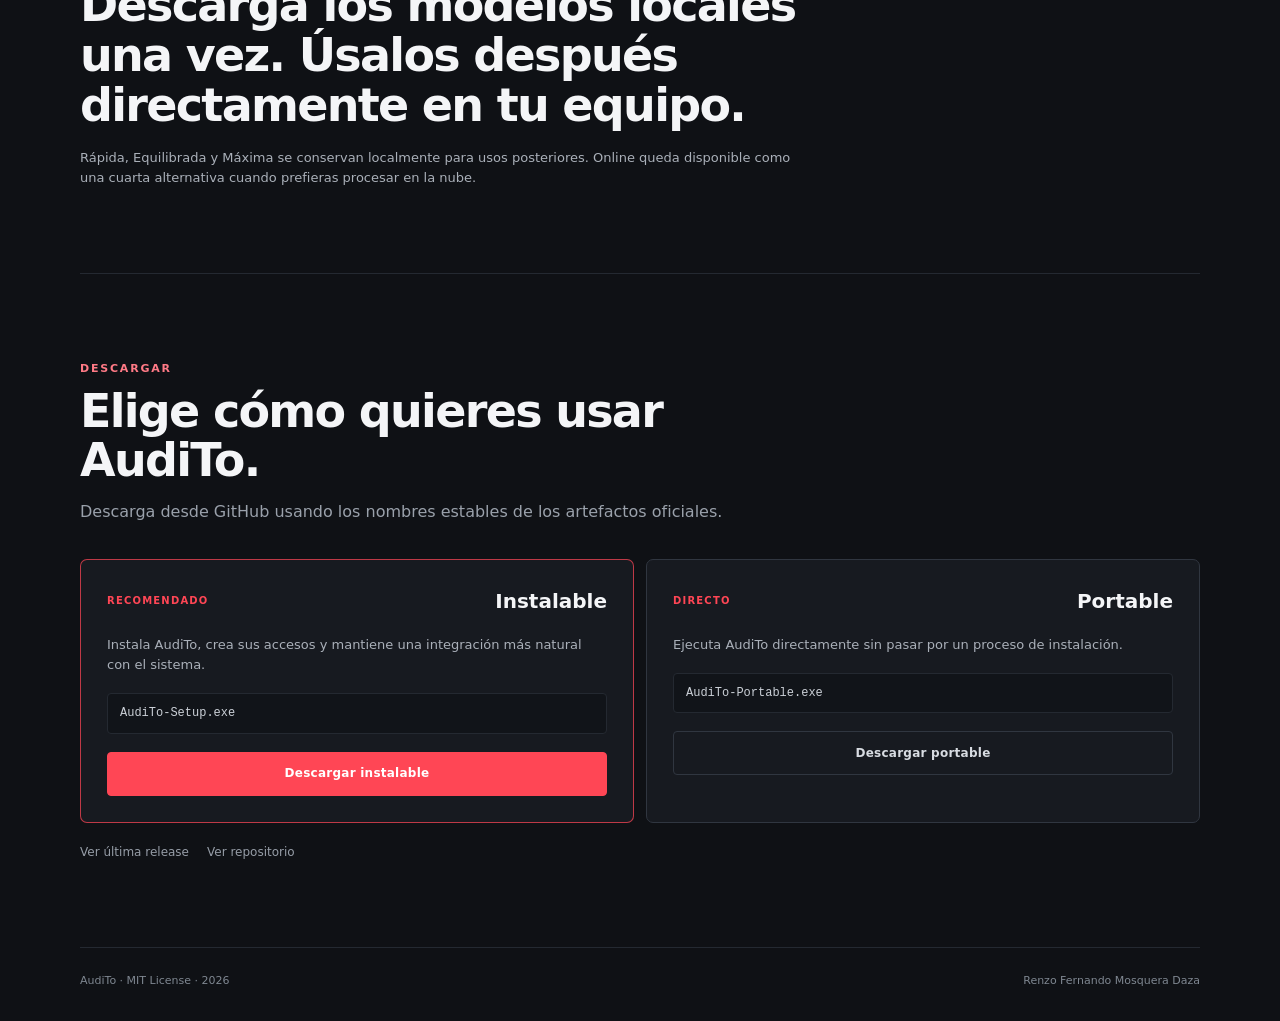
==== commit ab15f580: "Version 3.10.0. Add online transcription support with Groq integration, enhance job handling, and up" ====
--- a/index.html
+++ b/index.html
@@ -3,9 +3,9 @@
 <head>
     <meta charset="utf-8">
     <meta name="viewport" content="width=device-width, initial-scale=1">
-    <meta name="description" content="AudiTo convierte audio y grabaciones en texto local con Faster-Whisper.">
+    <meta name="description" content="AudiTo convierte archivos de audio y grabaciones en texto con perfiles locales y una opción online.">
     <meta name="theme-color" content="#0f1115">
-    <title>AudiTo · Audio a texto local</title>
+    <title>AudiTo · Audio a texto</title>
     <link rel="icon" href="assets/icon.png">
     <link rel="stylesheet" href="web/styles.css">
 </head>
@@ -31,7 +31,7 @@
                     <span id="release-version"></span>
                 </div>
                 <h1>Del audio al texto.<br><span>Sin salir de tu computador.</span></h1>
-                <p class="lead">Carga un archivo o graba desde tu micrófono. AudiTo transcribe localmente, conserva marcas de tiempo y guarda el resultado en TXT.</p>
+                <p class="lead">Carga un archivo o graba desde tu micrófono. AudiTo ofrece perfiles locales y online, marcas de tiempo opcionales y resultados en TXT.</p>
                 <div class="hero-actions">
                     <a class="button primary release-download" id="hero-installer-link" href="https://github.com/RenzoFernando/AudiTo/releases/latest/download/AudiTo-Setup.exe">Descargar AudiTo</a>
                     <a class="button secondary release-download" id="hero-portable-link" href="https://github.com/RenzoFernando/AudiTo/releases/latest/download/AudiTo-Portable.exe">Portable</a>
@@ -89,13 +89,13 @@
                 </article>
                 <article>
                     <span>02</span>
-                    <h3>Procesamiento local</h3>
-                    <p>Faster-Whisper procesa el audio en tu equipo después de descargar el modelo.</p>
+                    <h3>Local u online</h3>
+                    <p>Elige entre modelos locales con Faster-Whisper o la opción Online cuando prefieras procesamiento remoto.</p>
                 </article>
                 <article>
                     <span>03</span>
-                    <h3>Tres perfiles</h3>
-                    <p>Rápida, Equilibrada y Máxima para elegir entre consumo, velocidad y precisión.</p>
+                    <h3>Cuatro perfiles</h3>
+                    <p>Rápida, Equilibrada, Máxima y Online para elegir según velocidad, recursos y forma de procesamiento.</p>
                 </article>
                 <article>
                     <span>04</span>
@@ -109,16 +109,16 @@
                 </article>
                 <article>
                     <span>06</span>
-                    <h3>TXT con marcas de tiempo</h3>
-                    <p>Obtén un archivo legible y abre el resultado o su carpeta desde la aplicación.</p>
+                    <h3>TXT y marcas de tiempo</h3>
+                    <p>Genera un archivo legible, activa o desactiva las marcas de tiempo y abre el resultado desde AudiTo.</p>
                 </article>
             </div>
         </section>
 
         <section class="local-section">
             <p class="eyebrow">LOCAL POR DISEÑO</p>
-            <h2>Descarga el modelo una vez. Úsalo después sin depender de una API por minuto.</h2>
-            <p>Los modelos se conservan en los datos locales de AudiTo. La descarga puede cancelarse desde la aplicación y volver a iniciarse más adelante.</p>
+            <h2>Descarga los modelos locales una vez. Úsalos después directamente en tu equipo.</h2>
+            <p>Rápida, Equilibrada y Máxima se conservan localmente para usos posteriores. Online queda disponible como una cuarta alternativa cuando prefieras procesar en la nube.</p>
         </section>
 
         <section class="download-section" id="descargar">
